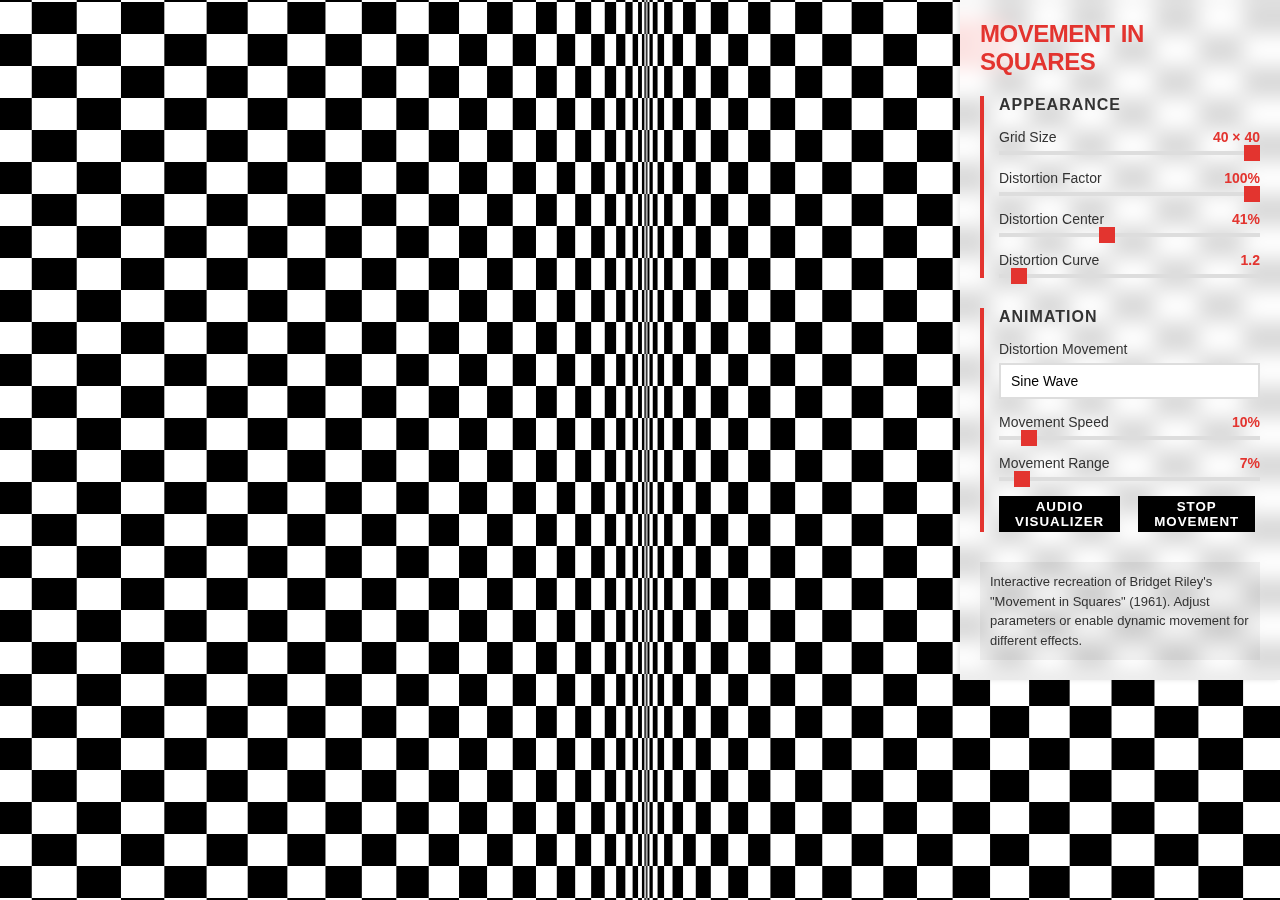
==== index.html @ 08dc38f3 "Publish V1" ====
<!DOCTYPE html>
<html lang="en">
<head>
    <meta charset="UTF-8">
    <meta name="viewport" content="width=device-width, initial-scale=1.0">
    <title>Movement in Squares - Interactive</title>
    <style>
        :root {
            --primary-color: #e3342f;
            --text-color: #333333;
            --bg-color: #f5f5f5;
            --panel-bg: rgba(255, 255, 255, 0.85);
            --control-height: 36px;
        }
        
        * {
            margin: 0;
            padding: 0;
            box-sizing: border-box;
        }
        
        body {
            font-family: 'Helvetica Neue', Arial, sans-serif;
            overflow: hidden;
            background-color: black;
            color: var(--text-color);
        }
        
        canvas {
            display: block;
            position: fixed;
            top: 0;
            left: 0;
            width: 100vw;
            height: 100vh;
        }
        
        .controls-container {
            position: fixed;
            top: 0;
            right: 0;
            z-index: 10;
            transition: transform 0.3s ease;
        }
        
        .controls-container.collapsed {
            transform: translateX(calc(100% - 48px));
        }
        
        .toggle-controls {
            position: absolute;
            left: 0;
            top: 20px;
            width: 48px;
            height: 48px;
            background-color: var(--primary-color);
            border: none;
            cursor: pointer;
            display: flex;
            justify-content: center;
            align-items: center;
        }
        
        .toggle-controls::before,
        .toggle-controls::after {
            content: '';
            display: block;
            background-color: white;
            position: absolute;
            transition: transform 0.3s ease;
        }
        
        .toggle-controls::before {
            width: 24px;
            height: 3px;
        }
        
        .toggle-controls::after {
            width: 3px;
            height: 24px;
        }
        
        .collapsed .toggle-controls::after {
            transform: rotate(90deg);
        }
        
        .controls-panel {
            background-color: var(--panel-bg);
            backdrop-filter: blur(10px);
            padding: 20px;
            width: 320px;
            max-height: 100vh;
            overflow-y: auto;
            box-shadow: -2px 0 5px rgba(0, 0, 0, 0.1);
        }
        
        h1 {
            font-size: 24px;
            margin-bottom: 20px;
            font-weight: 700;
            letter-spacing: -0.5px;
            text-transform: uppercase;
            color: var(--primary-color);
        }
        
        .control-section {
            margin-bottom: 30px;
            border-left: 4px solid var(--primary-color);
            padding-left: 15px;
        }
        
        .section-title {
            font-size: 16px;
            margin-bottom: 15px;
            text-transform: uppercase;
            letter-spacing: 1px;
        }
        
        .control-group {
            display: flex;
            flex-direction: column;
            margin-bottom: 15px;
        }
        
        label {
            font-size: 14px;
            margin-bottom: 6px;
            display: flex;
            justify-content: space-between;
        }
        
        .value-display {
            font-size: 14px;
            font-weight: 700;
            color: var(--primary-color);
        }
        
        input[type="range"] {
            -webkit-appearance: none;
            width: 100%;
            height: 4px;
            background: #ddd;
            outline: none;
            border-radius: 0;
        }
        
        input[type="range"]::-webkit-slider-thumb {
            -webkit-appearance: none;
            appearance: none;
            width: 16px;
            height: 16px;
            background: var(--primary-color);
            cursor: pointer;
            border: none;
            border-radius: 0;
        }
        
        input[type="range"]::-moz-range-thumb {
            width: 16px;
            height: 16px;
            background: var(--primary-color);
            cursor: pointer;
            border: none;
            border-radius: 0;
        }
        
        select {
            appearance: none;
            height: var(--control-height);
            padding: 0 10px;
            background-color: white;
            border: 2px solid #ddd;
            border-radius: 0;
            font-family: inherit;
            font-size: 14px;
            cursor: pointer;
            outline: none;
        }
        
        select:focus {
            border-color: var(--primary-color);
        }
        
        button {
            height: var(--control-height);
            padding: 0 16px;
            background-color: black;
            color: white;
            border: none;
            font-weight: 700;
            text-transform: uppercase;
            letter-spacing: 1px;
            cursor: pointer;
            margin-right: 8px;
            transition: background-color 0.2s;
        }
        
        button:hover {
            background-color: var(--primary-color);
        }
        
        .button-group {
            display: flex;
            gap: 10px;
        }
        
        .info-box {
            font-size: 13px;
            line-height: 1.5;
            margin-top: 10px;
            padding: 10px;
            background-color: rgba(0, 0, 0, 0.05);
        }
    </style>
</head>
<body>
    <canvas id="canvas"></canvas>
    
    <div class="controls-container">
        <button class="toggle-controls" aria-label="Toggle controls panel"></button>
        <div class="controls-panel">
            <h1>Movement in Squares</h1>
            
            <div class="control-section">
                <h2 class="section-title">Appearance</h2>
                <div class="control-group">
                    <label for="gridSize">Grid Size <span class="value-display" id="gridSizeValue">20 × 20</span></label>
                    <input type="range" id="gridSize" min="5" max="40" value="20">
                </div>
                
                <div class="control-group">
                    <label for="distortionFactor">Distortion Factor <span class="value-display" id="distortionFactorValue">80%</span></label>
                    <input type="range" id="distortionFactor" min="0" max="100" value="80">
                </div>
                
                <div class="control-group">
                    <label for="distortionCenter">Distortion Center <span class="value-display" id="distortionCenterValue">50%</span></label>
                    <input type="range" id="distortionCenter" min="0" max="100" value="50">
                </div>
                
                <div class="control-group">
                    <label for="distortionExponent">Distortion Curve <span class="value-display" id="distortionExponentValue">2.0</span></label>
                    <input type="range" id="distortionExponent" min="1" max="5" value="2" step="0.1">
                </div>
            </div>
            
            <div class="control-section">
                <h2 class="section-title">Animation</h2>
                <div class="control-group">
                    <label for="movementType">Distortion Movement</label>
                    <select id="movementType">
                        <option value="static">Static (No Movement)</option>
                        <option value="random">Random Walk</option>
                        <option value="sine">Sine Wave</option>
                        <option value="triangle">Triangle Wave</option>
                        <option value="square">Square Wave</option>
                        <option value="audio">Audio Visualizer</option>
                    </select>
                </div>
                
                <div class="control-group">
                    <label for="movementSpeed">Movement Speed <span class="value-display" id="movementSpeedValue">30%</span></label>
                    <input type="range" id="movementSpeed" min="1" max="100" value="30">
                </div>
                
                <div class="control-group">
                    <label for="movementRange">Movement Range <span class="value-display" id="movementRangeValue">50%</span></label>
                    <input type="range" id="movementRange" min="1" max="100" value="50">
                </div>
                
                <div class="button-group">
                    <button id="startAudio">Audio Visualizer</button>
                    <button id="stopAnimation">Stop Movement</button>
                </div>
            </div>
            
            <div class="info-box">
                <p>Interactive recreation of Bridget Riley's "Movement in Squares" (1961). Adjust parameters or enable dynamic movement for different effects.</p>
            </div>
        </div>
    </div>
    
    <script>
        // Persist settings using localStorage
        const SETTINGS_KEY = 'movementInSquaresSettings';
        
        // Function to save all settings
        function saveSettings() {
            const settings = {
                gridSize: gridSizeControl.value,
                distortionFactor: distortionFactorControl.value,
                distortionCenter: distortionCenterControl.value,
                distortionExponent: distortionExponentControl.value,
                movementType: movementTypeSelect.value,
                movementSpeed: movementSpeedControl.value,
                movementRange: movementRangeControl.value
            };
            
            localStorage.setItem(SETTINGS_KEY, JSON.stringify(settings));
        }
        
        // Function to load settings
        function loadSettings() {
            const savedSettings = localStorage.getItem(SETTINGS_KEY);
            
            // Default settings
            const defaultSettings = {
                gridSize: "40",
                distortionFactor: "100",
                distortionCenter: "41",
                distortionExponent: "1.2",
                movementType: "sine",
                movementSpeed: "10", 
                movementRange: "7"
            };
            
            // Use saved settings if available, otherwise use defaults
            const settings = savedSettings ? JSON.parse(savedSettings) : defaultSettings;
            
            // Apply settings to controls
            gridSizeControl.value = settings.gridSize;
            distortionFactorControl.value = settings.distortionFactor;
            distortionCenterControl.value = settings.distortionCenter;
            distortionExponentControl.value = settings.distortionExponent;
            movementTypeSelect.value = settings.movementType;
            movementSpeedControl.value = settings.movementSpeed;
            movementRangeControl.value = settings.movementRange;
            
            // Update displays
            updateValueDisplays();
            
            // Initialize animation if needed
            if (settings.movementType !== 'static') {
                startAnimation();
            }
        }
        
        // Get DOM elements
        const canvas = document.getElementById('canvas');
        const ctx = canvas.getContext('2d');
        const toggleControlsBtn = document.querySelector('.toggle-controls');
        const controlsContainer = document.querySelector('.controls-container');
        
        // Get all controls
        const gridSizeControl = document.getElementById('gridSize');
        const distortionFactorControl = document.getElementById('distortionFactor');
        const distortionCenterControl = document.getElementById('distortionCenter');
        const distortionExponentControl = document.getElementById('distortionExponent');
        const movementTypeSelect = document.getElementById('movementType');
        const movementSpeedControl = document.getElementById('movementSpeed');
        const movementRangeControl = document.getElementById('movementRange');
        const startAudioButton = document.getElementById('startAudio');
        const stopAnimationButton = document.getElementById('stopAnimation');
        
        // Get all value displays
        const gridSizeValue = document.getElementById('gridSizeValue');
        const distortionFactorValue = document.getElementById('distortionFactorValue');
        const distortionCenterValue = document.getElementById('distortionCenterValue');
        const distortionExponentValue = document.getElementById('distortionExponentValue');
        const movementSpeedValue = document.getElementById('movementSpeedValue');
        const movementRangeValue = document.getElementById('movementRangeValue');
        
        // Animation variables
        let animationFrameId = null;
        let lastTimestamp = 0;
        let currentDistortionCenter = 0.5; // Start at 50%
        let randomWalkVelocity = 0;
        let oscillatorPhase = 0;
        let audioContext = null;
        let audioAnalyser = null;
        let audioDataArray = null;
        let audioSource = null;
        
        // Make canvas fullscreen and handle resize
        function resizeCanvas() {
            canvas.width = window.innerWidth;
            canvas.height = window.innerHeight;
            drawMovementInSquares(); // Redraw when resized
        }
        
        // Toggle controls panel
        toggleControlsBtn.addEventListener('click', () => {
            controlsContainer.classList.toggle('collapsed');
        });
        
        // Function to update value displays
        function updateValueDisplays() {
            const gridSize = parseInt(gridSizeControl.value);
            gridSizeValue.textContent = `${gridSize} × ${gridSize}`;
            
            const distortionFactor = parseInt(distortionFactorControl.value);
            distortionFactorValue.textContent = `${distortionFactor}%`;
            
            const distortionCenter = parseInt(distortionCenterControl.value);
            distortionCenterValue.textContent = `${distortionCenter}%`;
            
            const distortionExponent = parseFloat(distortionExponentControl.value);
            distortionExponentValue.textContent = distortionExponent.toFixed(1);
            
            const movementSpeed = parseInt(movementSpeedControl.value);
            movementSpeedValue.textContent = `${movementSpeed}%`;
            
            const movementRange = parseInt(movementRangeControl.value);
            movementRangeValue.textContent = `${movementRange}%`;
            
            // Save settings whenever they change
            saveSettings();
        }
        
        // Gaussian-like curve function
        function gaussianCurve(x, sigma = 0.3) {
            return Math.exp(-(x * x) / (2 * sigma * sigma));
        }
        
        // Function to draw the artwork
        function drawMovementInSquares(dynamicDistortionCenter = null) {
            // Clear canvas
            ctx.clearRect(0, 0, canvas.width, canvas.height);
            
            // Get parameter values
            const gridSize = parseInt(gridSizeControl.value);
            const distortionFactor = parseInt(distortionFactorControl.value) / 100;
            const distortionExponent = parseFloat(distortionExponentControl.value);
            
            // Use dynamic distortion center if provided, otherwise use the slider value
            const distortionCenter = dynamicDistortionCenter !== null ? 
                dynamicDistortionCenter : parseInt(distortionCenterControl.value) / 100;
            
            // Calculate cell size based on the larger canvas dimension to maintain square aspect ratio
            const dimension = Math.max(canvas.width, canvas.height);
            const cellSize = dimension / gridSize;
            
            // Draw black background first to ensure full coverage
            ctx.fillStyle = 'black';
            ctx.fillRect(0, 0, canvas.width, canvas.height);
            
            // Pre-calculate the positions of all grid points with distortion
            const positions = [];
            
            // Add extra columns on each side to overflow
            const extraColumns = Math.ceil(gridSize * 0.2); // 20% more squares on each side
            const totalColumns = gridSize + (extraColumns * 2);
            
            // Calculate the distorted x positions for each column, including overflow
            for (let x = -extraColumns; x <= gridSize + extraColumns; x++) {
                // Calculate normalized position (0 to 1)
                const normalizedX = x / gridSize;
                
                // Distance from center (0 to 1)
                const distanceFromCenter = Math.abs(normalizedX - distortionCenter);
                
                // Direction multiplier (-1 for left of center, 1 for right)
                const direction = Math.sign(normalizedX - distortionCenter);
                
                // Base undistorted position
                let transformedX = normalizedX;
                
                // Apply distortion only if not at exact center
                if (distanceFromCenter > 0) {
                    // Use Gaussian curve for smoother compression near the center
                    const gaussianFactor = gaussianCurve(distanceFromCenter, 0.4);
                    
                    // Combine with power curve for edge behavior
                    const powerFactor = Math.pow(1 - distanceFromCenter, distortionExponent);
                    
                    // Blend both curves for a more rounded effect
                    const compressionStrength = (gaussianFactor * 0.7 + powerFactor * 0.3) * distortionFactor;
                    
                    // Apply compression toward center with enhanced curve
                    if (direction < 0) {
                        transformedX = normalizedX + (distanceFromCenter * compressionStrength);
                    } else {
                        transformedX = normalizedX - (distanceFromCenter * compressionStrength);
                    }
                }
                
                // Convert normalized position to canvas coordinates
                const position = transformedX * dimension;
                positions.push(position);
            }
            
            // Center the grid in the viewport
            const xOffset = (canvas.width - dimension) / 2;
            const yOffset = (canvas.height - dimension) / 2;
            
            // Draw the grid - white squares only (black background already drawn)
            for (let x = 0; x < positions.length - 1; x++) {
                for (let y = 0; y < gridSize; y++) {
                    const x1 = positions[x] + xOffset;
                    const x2 = positions[x + 1] + xOffset;
                    const y1 = (y * cellSize) + yOffset;
                    const y2 = ((y + 1) * cellSize) + yOffset;
                    
                    const width = x2 - x1;
                    
                    // Draw only white squares over black background
                    // Adjust the checkerboard pattern for the extra columns
                    if (((x + extraColumns) + y) % 2 !== 0) {
                        ctx.fillStyle = 'white';
                        ctx.fillRect(x1, y1, width, cellSize);
                    }
                }
            }
        }
        
        // Function to update movement based on the selected mode
        function updateMovement(timestamp) {
            if (!lastTimestamp) lastTimestamp = timestamp;
            const deltaTime = (timestamp - lastTimestamp) / 1000;
            lastTimestamp = timestamp;
            
            const movementType = movementTypeSelect.value;
            const movementSpeed = parseInt(movementSpeedControl.value) / 100 * 2;
            const movementRange = parseInt(movementRangeControl.value) / 100;
            
            // Maximum range is 0.5 on each side of the center (0.5)
            const maxRange = 0.5 * movementRange;
            const centerPoint = 0.5;
            
            // Update based on movement type
            switch(movementType) {
                case 'random':
                    // Random walk with inertia
                    const randomAcceleration = (Math.random() - 0.5) * movementSpeed * 5;
                    randomWalkVelocity += randomAcceleration * deltaTime;
                    randomWalkVelocity *= 0.95; // Damping
                    
                    currentDistortionCenter += randomWalkVelocity * deltaTime;
                    
                    // Bounce off boundaries
                    if (currentDistortionCenter < centerPoint - maxRange || 
                        currentDistortionCenter > centerPoint + maxRange) {
                        randomWalkVelocity = -randomWalkVelocity * 0.8;
                        currentDistortionCenter = Math.max(centerPoint - maxRange, 
                                                  Math.min(centerPoint + maxRange, currentDistortionCenter));
                    }
                    break;
                    
                case 'sine':
                    // Sine wave oscillator
                    oscillatorPhase += deltaTime * movementSpeed;
                    currentDistortionCenter = centerPoint + Math.sin(oscillatorPhase) * maxRange;
                    break;
                    
                case 'triangle':
                    // Triangle wave oscillator
                    oscillatorPhase += deltaTime * movementSpeed;
                    const trianglePhase = (oscillatorPhase % (2 * Math.PI)) / (2 * Math.PI);
                    const triangleValue = trianglePhase < 0.5 ? 
                        (4 * trianglePhase - 1) : (3 - 4 * trianglePhase);
                    currentDistortionCenter = centerPoint + triangleValue * maxRange;
                    break;
                    
                case 'square':
                    // Square wave oscillator
                    oscillatorPhase += deltaTime * movementSpeed;
                    const squareValue = Math.sin(oscillatorPhase) >= 0 ? 1 : -1;
                    currentDistortionCenter = centerPoint + squareValue * maxRange;
                    break;
                    
                case 'audio':
                    // Audio visualizer
                    if (audioAnalyser) {
                        audioAnalyser.getByteFrequencyData(audioDataArray);
                        
                        // Use average of bass frequencies for movement
                        let bassAverage = 0;
                        const bassSamples = Math.min(20, audioDataArray.length / 8);
                        for (let i = 0; i < bassSamples; i++) {
                            bassAverage += audioDataArray[i];
                        }
                        bassAverage /= bassSamples;
                        
                        // Map the bass average (0-255) to distortion center
                        const normalizedBass = bassAverage / 255;
                        currentDistortionCenter = centerPoint + (normalizedBass * 2 - 1) * maxRange;
                    }
                    break;
                    
                case 'static':
                default:
                    // Static position from slider
                    currentDistortionCenter = parseInt(distortionCenterControl.value) / 100;
                    break;
            }
            
            // Draw with the updated distortion center
            drawMovementInSquares(currentDistortionCenter);
            
            // Continue animation loop
            if (movementType !== 'static') {
                animationFrameId = requestAnimationFrame(updateMovement);
            }
        }
        
        // Function to start animation
        function startAnimation() {
            // Stop any existing animation
            stopAnimation();
            
            // Reset animation variables
            lastTimestamp = 0;
            
            // Start the new animation loop
            animationFrameId = requestAnimationFrame(updateMovement);
        }
        
        // Function to stop animation
        function stopAnimation() {
            if (animationFrameId) {
                cancelAnimationFrame(animationFrameId);
                animationFrameId = null;
            }
            
            // Return to static rendering with slider value
            drawMovementInSquares();
        }
        
        // Function to initialize audio context
        async function initAudio() {
            try {
                // Create audio context if needed
                if (!audioContext) {
                    audioContext = new (window.AudioContext || window.webkitAudioContext)();
                    audioAnalyser = audioContext.createAnalyser();
                    audioAnalyser.fftSize = 256;
                    const bufferLength = audioAnalyser.frequencyBinCount;
                    audioDataArray = new Uint8Array(bufferLength);
                }
                
                // Get user media
                const stream = await navigator.mediaDevices.getUserMedia({ audio: true });
                
                // Stop any existing audio source
                if (audioSource) {
                    audioSource.disconnect();
                }
                
                // Create new audio source
                audioSource = audioContext.createMediaStreamSource(stream);
                audioSource.connect(audioAnalyser);
                
                // Set movement type to audio
                movementTypeSelect.value = 'audio';
                saveSettings();
                
                // Start animation
                startAnimation();
                
            } catch (error) {
                console.error('Error accessing microphone:', error);
                alert('Could not access microphone. Audio visualizer requires microphone permission.');
            }
        }
        
        // Add event listeners
        window.addEventListener('resize', resizeCanvas);
        
        gridSizeControl.addEventListener('input', () => {
            updateValueDisplays();
            drawMovementInSquares();
        });
        
        distortionFactorControl.addEventListener('input', () => {
            updateValueDisplays();
            drawMovementInSquares();
        });
        
        distortionCenterControl.addEventListener('input', () => {
            updateValueDisplays();
            drawMovementInSquares();
            currentDistortionCenter = parseInt(distortionCenterControl.value) / 100;
        });
        
        distortionExponentControl.addEventListener('input', () => {
            updateValueDisplays();
            drawMovementInSquares();
        });
        
        movementSpeedControl.addEventListener('input', updateValueDisplays);
        movementRangeControl.addEventListener('input', updateValueDisplays);
        
        movementTypeSelect.addEventListener('change', () => {
            updateValueDisplays();
            if (movementTypeSelect.value !== 'static') {
                startAnimation();
            } else {
                stopAnimation();
            }
        });
        
        startAudioButton.addEventListener('click', initAudio);
        
        stopAnimationButton.addEventListener('click', () => {
            movementTypeSelect.value = 'static';
            updateValueDisplays();
            stopAnimation();
        });
        
        // Initialize
        resizeCanvas();
        loadSettings();
        updateValueDisplays();
        
        // Auto-collapse controls on mobile
        if (window.innerWidth < 768) {
            controlsContainer.classList.add('collapsed');
        }
    </script>
</body>
</html>
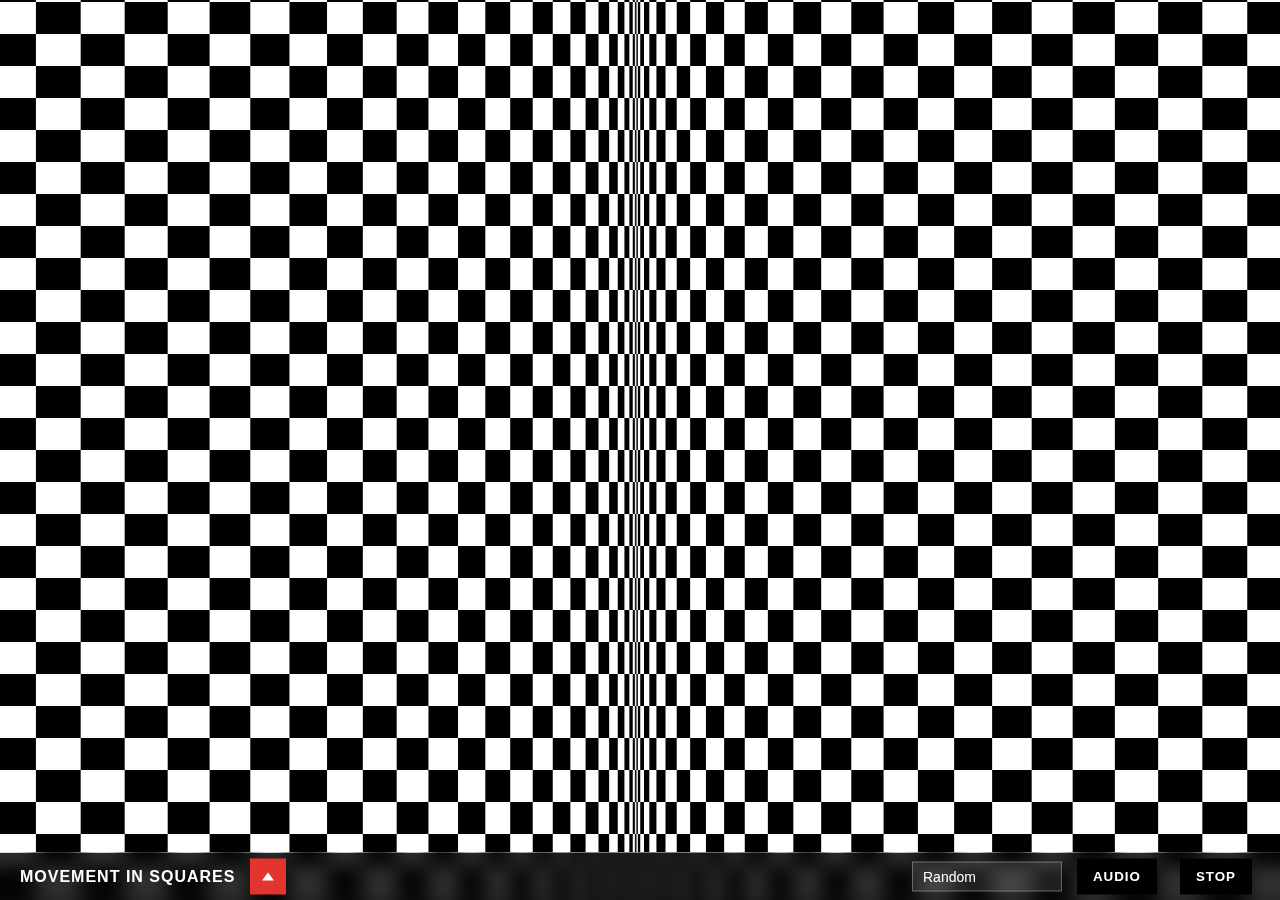
==== commit 2d7683ed: "more complex but still compatible" ====
--- a/index.html
+++ b/index.html
@@ -11,6 +11,7 @@
             --bg-color: #f5f5f5;
             --panel-bg: rgba(255, 255, 255, 0.85);
             --control-height: 36px;
+            --bottom-bar-height: 48px;
         }
         
         * {
@@ -37,74 +38,95 @@
         
         .controls-container {
             position: fixed;
-            top: 0;
+            bottom: 0;
+            left: 0;
             right: 0;
             z-index: 10;
             transition: transform 0.3s ease;
+            max-height: 70vh;
         }
         
         .controls-container.collapsed {
-            transform: translateX(calc(100% - 48px));
+            transform: translateY(calc(100% - var(--bottom-bar-height)));
+        }
+        
+        .bottom-bar {
+            width: 100%;
+            height: var(--bottom-bar-height);
+            background-color: rgba(0, 0, 0, 0.8);
+            display: flex;
+            align-items: center;
+            padding: 0 20px;
+            justify-content: space-between;
+            backdrop-filter: blur(10px);
+        }
+        
+        .title-area {
+            display: flex;
+            align-items: center;
+        }
+        
+        .title {
+            color: white;
+            font-size: 16px;
+            font-weight: 700;
+            letter-spacing: 1px;
+            margin-right: 15px;
+            text-transform: uppercase;
+        }
+        
+        .quick-controls {
+            display: flex;
+            align-items: center;
+            gap: 15px;
         }
         
         .toggle-controls {
-            position: absolute;
-            left: 0;
-            top: 20px;
-            width: 48px;
-            height: 48px;
+            width: 36px;
+            height: 36px;
             background-color: var(--primary-color);
             border: none;
             cursor: pointer;
+            position: relative;
             display: flex;
             justify-content: center;
             align-items: center;
         }
         
-        .toggle-controls::before,
-        .toggle-controls::after {
+        .toggle-controls::before {
             content: '';
             display: block;
-            background-color: white;
-            position: absolute;
+            border-style: solid;
+            border-width: 8px 6px 0 6px;
+            border-color: white transparent transparent transparent;
             transition: transform 0.3s ease;
         }
         
-        .toggle-controls::before {
-            width: 24px;
-            height: 3px;
-        }
-        
-        .toggle-controls::after {
-            width: 3px;
-            height: 24px;
-        }
-        
-        .collapsed .toggle-controls::after {
-            transform: rotate(90deg);
+        .collapsed .toggle-controls::before {
+            transform: rotate(180deg);
         }
         
         .controls-panel {
             background-color: var(--panel-bg);
             backdrop-filter: blur(10px);
             padding: 20px;
-            width: 320px;
-            max-height: 100vh;
             overflow-y: auto;
-            box-shadow: -2px 0 5px rgba(0, 0, 0, 0.1);
-        }
-        
-        h1 {
-            font-size: 24px;
+            max-height: calc(70vh - var(--bottom-bar-height));
+            box-shadow: 0 -2px 5px rgba(0, 0, 0, 0.1);
+        }
+        
+        .control-sections {
+            display: flex;
+            flex-wrap: wrap;
+            gap: 20px;
+            justify-content: space-around;
+        }
+        
+        .control-section {
+            flex: 1;
+            min-width: 250px;
+            max-width: 400px;
             margin-bottom: 20px;
-            font-weight: 700;
-            letter-spacing: -0.5px;
-            text-transform: uppercase;
-            color: var(--primary-color);
-        }
-        
-        .control-section {
-            margin-bottom: 30px;
             border-left: 4px solid var(--primary-color);
             padding-left: 15px;
         }
@@ -179,6 +201,14 @@
         
         select:focus {
             border-color: var(--primary-color);
+        }
+        
+        .bottom-bar select {
+            background-color: rgba(255, 255, 255, 0.1);
+            color: white;
+            border: 1px solid rgba(255, 255, 255, 0.3);
+            height: 30px;
+            min-width: 150px;
         }
         
         button {
@@ -211,71 +241,152 @@
             padding: 10px;
             background-color: rgba(0, 0, 0, 0.05);
         }
+        
+        @media (max-width: 768px) {
+            .control-section {
+                min-width: 100%;
+            }
+            
+            .quick-controls {
+                gap: 8px;
+            }
+            
+            .title {
+                font-size: 14px;
+                margin-right: 8px;
+            }
+            
+            .bottom-bar {
+                padding: 0 10px;
+            }
+            
+            .bottom-bar select {
+                min-width: 120px;
+                max-width: 120px;
+                font-size: 12px;
+                padding: 0 5px;
+            }
+        }
     </style>
 </head>
 <body>
     <canvas id="canvas"></canvas>
     
-    <div class="controls-container">
-        <button class="toggle-controls" aria-label="Toggle controls panel"></button>
+    <div class="controls-container collapsed">
+        <div class="bottom-bar">
+            <div class="title-area">
+                <div class="title">Movement in Squares</div>
+                <button class="toggle-controls" aria-label="Toggle controls panel"></button>
+            </div>
+            
+            <div class="quick-controls">
+                <select id="movementType-quick">
+                    <option value="static">Static</option>
+                    <option value="random">Random</option>
+                    <option value="sine">Sine</option>
+                    <option value="triangle">Triangle</option>
+                    <option value="square">Square</option>
+                    <option value="sawtooth">Sawtooth</option>
+                    <option value="bounce">Bounce</option>
+                    <option value="perlin">Perlin</option>
+                    <option value="pulse">Pulse</option>
+                    <option value="pendulum">Pendulum</option>
+                    <option value="circular">Circular</option>
+                    <option value="audio">Audio</option>
+                    <option value="lissajous">Lissajous</option>
+                    <option value="elastic">Elastic</option>
+                    <option value="multiwave">Multi-Wave</option>
+                    <option value="spiral">Spiral</option>
+                    <option value="chaotic">Chaotic</option>
+                </select>
+                <button id="startAudio-quick">Audio</button>
+                <button id="stopAnimation-quick">Stop</button>
+            </div>
+        </div>
+        
         <div class="controls-panel">
-            <h1>Movement in Squares</h1>
-            
-            <div class="control-section">
-                <h2 class="section-title">Appearance</h2>
-                <div class="control-group">
-                    <label for="gridSize">Grid Size <span class="value-display" id="gridSizeValue">20 × 20</span></label>
-                    <input type="range" id="gridSize" min="5" max="40" value="20">
+            <div class="control-sections">
+                <div class="control-section">
+                    <h2 class="section-title">Appearance</h2>
+                    <div class="control-group">
+                        <label for="gridSize">Grid Size <span class="value-display" id="gridSizeValue">20 × 20</span></label>
+                        <input type="range" id="gridSize" min="5" max="40" value="20">
+                    </div>
+                    
+                    <div class="control-group">
+                        <label for="distortionFactor">Distortion Factor <span class="value-display" id="distortionFactorValue">80%</span></label>
+                        <input type="range" id="distortionFactor" min="0" max="100" value="80">
+                    </div>
+                    
+                    <div class="control-group">
+                        <label for="distortionCenter">Distortion Center <span class="value-display" id="distortionCenterValue">50%</span></label>
+                        <input type="range" id="distortionCenter" min="0" max="100" value="50">
+                    </div>
+                    
+                    <div class="control-group">
+                        <label for="distortionExponent">Distortion Curve <span class="value-display" id="distortionExponentValue">2.0</span></label>
+                        <input type="range" id="distortionExponent" min="1" max="5" value="2" step="0.1">
+                    </div>
+                    
+                    <div class="control-group">
+                        <label for="distortionCurveType">Distortion Curve Type</label>
+                        <select id="distortionCurveType">
+                            <option value="gaussian">Gaussian Blend (Default)</option>
+                            <option value="exponential">Exponential</option>
+                            <option value="logarithmic">Logarithmic</option>
+                            <option value="sinusoidal">Sinusoidal</option>
+                            <option value="step">Step Function</option>
+                            <option value="sigmoid">S-Curve (Sigmoid)</option>
+                            <option value="quadratic">Quadratic</option>
+                            <option value="circular">Circular Arc</option>
+                        </select>
+                    </div>
                 </div>
                 
-                <div class="control-group">
-                    <label for="distortionFactor">Distortion Factor <span class="value-display" id="distortionFactorValue">80%</span></label>
-                    <input type="range" id="distortionFactor" min="0" max="100" value="80">
+                <div class="control-section">
+                    <h2 class="section-title">Animation</h2>
+                    <div class="control-group">
+                        <label for="movementType">Distortion Movement</label>
+                        <select id="movementType">
+                            <option value="static">Static (No Movement)</option>
+                            <option value="random">Random Walk</option>
+                            <option value="sine">Sine Wave</option>
+                            <option value="triangle">Triangle Wave</option>
+                            <option value="square">Square Wave</option>
+                            <option value="audio">Audio Visualizer</option>
+                            <option value="sawtooth">Sawtooth Wave</option>
+                            <option value="bounce">Bounce Effect</option>
+                            <option value="perlin">Perlin Noise</option>
+                            <option value="pulse">Pulse Wave</option>
+                            <option value="pendulum">Pendulum</option>
+                            <option value="circular">Circular Motion</option>
+                            <option value="lissajous">Lissajous</option>
+                            <option value="elastic">Elastic</option>
+                            <option value="multiwave">Multi-Wave</option>
+                            <option value="spiral">Spiral</option>
+                            <option value="chaotic">Chaotic</option>
+                        </select>
+                    </div>
+                    
+                    <div class="control-group">
+                        <label for="movementSpeed">Movement Speed <span class="value-display" id="movementSpeedValue">30%</span></label>
+                        <input type="range" id="movementSpeed" min="1" max="100" value="30">
+                    </div>
+                    
+                    <div class="control-group">
+                        <label for="movementRange">Movement Range <span class="value-display" id="movementRangeValue">50%</span></label>
+                        <input type="range" id="movementRange" min="1" max="100" value="50">
+                    </div>
+                    
+                    <div class="button-group">
+                        <button id="startAudio">Audio Visualizer</button>
+                        <button id="stopAnimation">Stop Movement</button>
+                    </div>
+                    
+                    <div class="info-box">
+                        <p>Interactive recreation of Bridget Riley's "Movement in Squares" (1961). Adjust parameters or enable dynamic movement for different effects.</p>
+                    </div>
                 </div>
-                
-                <div class="control-group">
-                    <label for="distortionCenter">Distortion Center <span class="value-display" id="distortionCenterValue">50%</span></label>
-                    <input type="range" id="distortionCenter" min="0" max="100" value="50">
-                </div>
-                
-                <div class="control-group">
-                    <label for="distortionExponent">Distortion Curve <span class="value-display" id="distortionExponentValue">2.0</span></label>
-                    <input type="range" id="distortionExponent" min="1" max="5" value="2" step="0.1">
-                </div>
-            </div>
-            
-            <div class="control-section">
-                <h2 class="section-title">Animation</h2>
-                <div class="control-group">
-                    <label for="movementType">Distortion Movement</label>
-                    <select id="movementType">
-                        <option value="static">Static (No Movement)</option>
-                        <option value="random">Random Walk</option>
-                        <option value="sine">Sine Wave</option>
-                        <option value="triangle">Triangle Wave</option>
-                        <option value="square">Square Wave</option>
-                        <option value="audio">Audio Visualizer</option>
-                    </select>
-                </div>
-                
-                <div class="control-group">
-                    <label for="movementSpeed">Movement Speed <span class="value-display" id="movementSpeedValue">30%</span></label>
-                    <input type="range" id="movementSpeed" min="1" max="100" value="30">
-                </div>
-                
-                <div class="control-group">
-                    <label for="movementRange">Movement Range <span class="value-display" id="movementRangeValue">50%</span></label>
-                    <input type="range" id="movementRange" min="1" max="100" value="50">
-                </div>
-                
-                <div class="button-group">
-                    <button id="startAudio">Audio Visualizer</button>
-                    <button id="stopAnimation">Stop Movement</button>
-                </div>
-            </div>
-            
-            <div class="info-box">
-                <p>Interactive recreation of Bridget Riley's "Movement in Squares" (1961). Adjust parameters or enable dynamic movement for different effects.</p>
             </div>
         </div>
     </div>
@@ -291,6 +402,7 @@
                 distortionFactor: distortionFactorControl.value,
                 distortionCenter: distortionCenterControl.value,
                 distortionExponent: distortionExponentControl.value,
+                distortionCurveType: distortionCurveTypeSelect.value,
                 movementType: movementTypeSelect.value,
                 movementSpeed: movementSpeedControl.value,
                 movementRange: movementRangeControl.value
@@ -309,7 +421,8 @@
                 distortionFactor: "100",
                 distortionCenter: "41",
                 distortionExponent: "1.2",
-                movementType: "sine",
+                distortionCurveType: "gaussian",
+                movementType: "random",
                 movementSpeed: "10", 
                 movementRange: "7"
             };
@@ -322,7 +435,9 @@
             distortionFactorControl.value = settings.distortionFactor;
             distortionCenterControl.value = settings.distortionCenter;
             distortionExponentControl.value = settings.distortionExponent;
+            distortionCurveTypeSelect.value = settings.distortionCurveType || "gaussian"; // Default if not present
             movementTypeSelect.value = settings.movementType;
+            movementTypeQuickSelect.value = settings.movementType;
             movementSpeedControl.value = settings.movementSpeed;
             movementRangeControl.value = settings.movementRange;
             
@@ -346,11 +461,15 @@
         const distortionFactorControl = document.getElementById('distortionFactor');
         const distortionCenterControl = document.getElementById('distortionCenter');
         const distortionExponentControl = document.getElementById('distortionExponent');
+        const distortionCurveTypeSelect = document.getElementById('distortionCurveType');
         const movementTypeSelect = document.getElementById('movementType');
+        const movementTypeQuickSelect = document.getElementById('movementType-quick');
         const movementSpeedControl = document.getElementById('movementSpeed');
         const movementRangeControl = document.getElementById('movementRange');
         const startAudioButton = document.getElementById('startAudio');
+        const startAudioQuickButton = document.getElementById('startAudio-quick');
         const stopAnimationButton = document.getElementById('stopAnimation');
+        const stopAnimationQuickButton = document.getElementById('stopAnimation-quick');
         
         // Get all value displays
         const gridSizeValue = document.getElementById('gridSizeValue');
@@ -370,6 +489,12 @@
         let audioAnalyser = null;
         let audioDataArray = null;
         let audioSource = null;
+        let perlinNoiseOffset = Math.random() * 1000; // Starting offset for Perlin noise
+        let pulseWidth = 0.5; // Duty cycle for pulse wave (0-1)
+        let bouncePhase = 0; // Phase for bounce oscillator
+        let springPosition = 0;
+        let springVelocity = 0;
+        let chaosX = 0.1, chaosY = 0.1, chaosZ = 0.1; // For chaotic attractor
         
         // Make canvas fullscreen and handle resize
         function resizeCanvas() {
@@ -403,6 +528,9 @@
             const movementRange = parseInt(movementRangeControl.value);
             movementRangeValue.textContent = `${movementRange}%`;
             
+            // Sync movement type between main and quick select
+            movementTypeQuickSelect.value = movementTypeSelect.value;
+            
             // Save settings whenever they change
             saveSettings();
         }
@@ -410,6 +538,69 @@
         // Gaussian-like curve function
         function gaussianCurve(x, sigma = 0.3) {
             return Math.exp(-(x * x) / (2 * sigma * sigma));
+        }
+        
+        // Add distortion curve functions
+        function calculateDistortionCurve(distanceFromCenter, direction, curveType, distortionExponent, distortionFactor) {
+            // Normalized distance and base values
+            const d = distanceFromCenter;
+            const exp = distortionExponent;
+            const factor = distortionFactor;
+            
+            // Don't distort at exact center
+            if (d === 0) return 0;
+            
+            let compressionStrength = 0;
+            
+            switch(curveType) {
+                case "exponential":
+                    // Strong effect near center, tapering off
+                    compressionStrength = Math.pow(Math.exp(-d * 2), exp) * factor;
+                    break;
+                    
+                case "logarithmic":
+                    // Gradual effect near center, stronger at edges
+                    compressionStrength = (1 - Math.log(d + 0.1) / Math.log(1.1)) * factor;
+                    break;
+                    
+                case "sinusoidal":
+                    // Wave-like distortion
+                    compressionStrength = (0.5 + 0.5 * Math.sin(d * Math.PI * 3 - Math.PI/2)) * factor;
+                    break;
+                    
+                case "step":
+                    // Discrete steps of distortion
+                    const steps = 5;
+                    const stepValue = Math.floor(d * steps) / steps;
+                    compressionStrength = (1 - stepValue) * factor;
+                    break;
+                    
+                case "sigmoid":
+                    // S-curve with smooth transition
+                    compressionStrength = (1 / (1 + Math.exp((d * 6) - 3))) * factor;
+                    break;
+                    
+                case "quadratic":
+                    // Parabolic curve
+                    compressionStrength = (1 - d * d) * factor;
+                    break;
+                    
+                case "circular":
+                    // Based on the equation of a circle
+                    compressionStrength = (Math.sqrt(1 - d * d)) * factor;
+                    break;
+                    
+                case "gaussian":
+                default:
+                    // Original blend of gaussian and power curves
+                    const gaussianFactor = gaussianCurve(d, 0.4);
+                    const powerFactor = Math.pow(1 - d, exp);
+                    compressionStrength = (gaussianFactor * 0.7 + powerFactor * 0.3) * factor;
+                    break;
+            }
+            
+            // Apply direction (toward center)
+            return direction < 0 ? compressionStrength : -compressionStrength;
         }
         
         // Function to draw the artwork
@@ -455,23 +646,22 @@
                 // Base undistorted position
                 let transformedX = normalizedX;
                 
+                // Get the selected curve type
+                const curveType = distortionCurveTypeSelect.value;
+                
                 // Apply distortion only if not at exact center
                 if (distanceFromCenter > 0) {
-                    // Use Gaussian curve for smoother compression near the center
-                    const gaussianFactor = gaussianCurve(distanceFromCenter, 0.4);
-                    
-                    // Combine with power curve for edge behavior
-                    const powerFactor = Math.pow(1 - distanceFromCenter, distortionExponent);
-                    
-                    // Blend both curves for a more rounded effect
-                    const compressionStrength = (gaussianFactor * 0.7 + powerFactor * 0.3) * distortionFactor;
-                    
-                    // Apply compression toward center with enhanced curve
-                    if (direction < 0) {
-                        transformedX = normalizedX + (distanceFromCenter * compressionStrength);
-                    } else {
-                        transformedX = normalizedX - (distanceFromCenter * compressionStrength);
-                    }
+                    // Calculate compression using the new function
+                    const compressionAmount = calculateDistortionCurve(
+                        distanceFromCenter, 
+                        direction,
+                        curveType,
+                        distortionExponent,
+                        distortionFactor
+                    );
+                    
+                    // Apply compression
+                    transformedX = normalizedX + (distanceFromCenter * compressionAmount);
                 }
                 
                 // Convert normalized position to canvas coordinates
@@ -577,6 +767,146 @@
                     }
                     break;
                     
+                case 'sawtooth':
+                    // Sawtooth wave oscillator - linear rise, rapid fall
+                    oscillatorPhase += deltaTime * movementSpeed;
+                    const sawtoothPhase = (oscillatorPhase % (2 * Math.PI)) / (2 * Math.PI);
+                    const sawtoothValue = (sawtoothPhase * 2) - 1;
+                    currentDistortionCenter = centerPoint + sawtoothValue * maxRange;
+                    break;
+                    
+                case 'bounce':
+                    // Bounce effect with gravity-like acceleration
+                    bouncePhase += deltaTime * movementSpeed * 0.5;
+                    bouncePhase %= 1.0;
+                    
+                    // Simulate a bounce with gravity using squared sine
+                    const bounceValue = Math.abs(Math.sin(bouncePhase * Math.PI));
+                    const gravityEffect = 1 - (bounceValue * bounceValue);
+                    currentDistortionCenter = centerPoint + (gravityEffect * 2 - 1) * maxRange;
+                    break;
+                    
+                case 'perlin':
+                    // Perlin noise for smooth random movement
+                    perlinNoiseOffset += deltaTime * movementSpeed;
+                    const perlinValue = noise(perlinNoiseOffset * 0.5);
+                    currentDistortionCenter = centerPoint + perlinValue * maxRange;
+                    break;
+                    
+                case 'pulse':
+                    // Pulse wave (adjustable square wave)
+                    oscillatorPhase += deltaTime * movementSpeed;
+                    const pulsePhase = (oscillatorPhase % (2 * Math.PI)) / (2 * Math.PI);
+                    const pulseValue = pulsePhase < 0.3 ? 1 : -1; // 30% duty cycle
+                    currentDistortionCenter = centerPoint + pulseValue * maxRange;
+                    break;
+                    
+                case 'pendulum':
+                    // Pendulum motion with slowdown at extremes
+                    oscillatorPhase += deltaTime * movementSpeed;
+                    const pendulumValue = Math.sin(oscillatorPhase) * Math.cos(oscillatorPhase * 0.3);
+                    currentDistortionCenter = centerPoint + pendulumValue * maxRange;
+                    break;
+                    
+                case 'circular':
+                    // Circular motion that orbits around center point
+                    oscillatorPhase += deltaTime * movementSpeed;
+                    const orbitalValue = Math.sin(oscillatorPhase) * Math.cos(oscillatorPhase * 0.5);
+                    currentDistortionCenter = centerPoint + orbitalValue * maxRange;
+                    break;
+                    
+                case 'lissajous':
+                    // Lissajous pattern (combination of two sine waves with different frequencies)
+                    oscillatorPhase += deltaTime * movementSpeed;
+                    const lissajousX = Math.sin(oscillatorPhase * 1.0);
+                    const lissajousY = Math.sin(oscillatorPhase * 1.5); // Different frequency ratio creates the pattern
+                    // Project 2D lissajous onto 1D by taking the average
+                    const lissajousValue = (lissajousX + lissajousY) / 2;
+                    currentDistortionCenter = centerPoint + lissajousValue * maxRange;
+                    break;
+                    
+                case 'elastic':
+                    // Spring/elastic motion with natural damping
+                    const springConstant = 10.0;
+                    const springDamping = 1.0;
+                    const targetPosition = 0;
+                    
+                    // Calculate spring force (Hooke's law: F = -kx)
+                    const displacement = springPosition - targetPosition;
+                    const springForce = -springConstant * displacement;
+                    
+                    // Apply damping force (F = -cv)
+                    const dampingForce = -springDamping * springVelocity;
+                    
+                    // Calculate acceleration (F = ma, assuming mass = 1)
+                    const springAcceleration = springForce + dampingForce;
+                    
+                    // Update velocity and position using simple Euler integration
+                    springVelocity += springAcceleration * deltaTime;
+                    springPosition += springVelocity * deltaTime;
+                    
+                    // Occasionally add an impulse to keep the motion going
+                    if (Math.random() < deltaTime * 0.5) {
+                        springVelocity += (Math.random() - 0.5) * movementSpeed * 0.5;
+                    }
+                    
+                    currentDistortionCenter = centerPoint + springPosition * maxRange * 0.5;
+                    break;
+                    
+                case 'multiwave':
+                    // Combination of multiple sine waves at different frequencies
+                    oscillatorPhase += deltaTime * movementSpeed;
+                    
+                    // Fundamental frequency
+                    const fundamental = Math.sin(oscillatorPhase);
+                    
+                    // Add harmonics with decreasing amplitude
+                    const secondHarmonic = Math.sin(oscillatorPhase * 2) * 0.5;
+                    const thirdHarmonic = Math.sin(oscillatorPhase * 3) * 0.33;
+                    const fourthHarmonic = Math.sin(oscillatorPhase * 5) * 0.25;
+                    
+                    // Combine waves
+                    const multiwave = (fundamental + secondHarmonic + thirdHarmonic + fourthHarmonic) / 2.08; // Normalize
+                    
+                    currentDistortionCenter = centerPoint + multiwave * maxRange;
+                    break;
+                    
+                case 'spiral':
+                    // Spiral motion - combination of decreasing sine and cosine
+                    oscillatorPhase += deltaTime * movementSpeed;
+                    
+                    // Create a spiral effect by modulating amplitude with time
+                    const spiralAmplitude = 1.0 - ((oscillatorPhase % (Math.PI * 8)) / (Math.PI * 8));
+                    const spiralValue = Math.sin(oscillatorPhase) * spiralAmplitude;
+                    
+                    // When amplitude gets very low, reset it
+                    if (spiralAmplitude < 0.1) {
+                        oscillatorPhase = 0;
+                    }
+                    
+                    currentDistortionCenter = centerPoint + spiralValue * maxRange;
+                    break;
+                    
+                case 'chaotic':
+                    // Simple chaotic system (inspired by Lorenz attractor but simplified)
+                    const dt = deltaTime * movementSpeed * 0.5;
+                    const a = 10.0, b = 28.0, c = 8.0/3.0;
+                    
+                    // Lorenz system simplified to 1D output
+                    const dx = a * (chaosY - chaosX) * dt;
+                    const dy = (chaosX * (b - chaosZ) - chaosY) * dt;
+                    const dz = (chaosX * chaosY - c * chaosZ) * dt;
+                    
+                    chaosX += dx;
+                    chaosY += dy;
+                    chaosZ += dz;
+                    
+                    // Normalize chaotic value to -1 to 1 range
+                    const chaosNormalized = Math.max(-1, Math.min(1, chaosY / 30));
+                    
+                    currentDistortionCenter = centerPoint + chaosNormalized * maxRange;
+                    break;
+                    
                 case 'static':
                 default:
                     // Static position from slider
@@ -642,6 +972,7 @@
                 
                 // Set movement type to audio
                 movementTypeSelect.value = 'audio';
+                movementTypeQuickSelect.value = 'audio';
                 saveSettings();
                 
                 // Start animation
@@ -652,6 +983,17 @@
                 alert('Could not access microphone. Audio visualizer requires microphone permission.');
             }
         }
+        
+        // Set up movement type change from quick select
+        movementTypeQuickSelect.addEventListener('change', () => {
+            movementTypeSelect.value = movementTypeQuickSelect.value;
+            updateValueDisplays();
+            if (movementTypeSelect.value !== 'static') {
+                startAnimation();
+            } else {
+                stopAnimation();
+            }
+        });
         
         // Add event listeners
         window.addEventListener('resize', resizeCanvas);
@@ -673,6 +1015,11 @@
         });
         
         distortionExponentControl.addEventListener('input', () => {
+            updateValueDisplays();
+            drawMovementInSquares();
+        });
+        
+        distortionCurveTypeSelect.addEventListener('change', () => {
             updateValueDisplays();
             drawMovementInSquares();
         });
@@ -690,11 +1037,28 @@
         });
         
         startAudioButton.addEventListener('click', initAudio);
+        startAudioQuickButton.addEventListener('click', initAudio);
         
         stopAnimationButton.addEventListener('click', () => {
             movementTypeSelect.value = 'static';
+            movementTypeQuickSelect.value = 'static';
             updateValueDisplays();
             stopAnimation();
+        });
+        
+        stopAnimationQuickButton.addEventListener('click', () => {
+            movementTypeSelect.value = 'static';
+            movementTypeQuickSelect.value = 'static';
+            updateValueDisplays();
+            stopAnimation();
+        });
+        
+        // Allow tapping anywhere on the canvas to toggle controls on mobile
+        canvas.addEventListener('click', (e) => {
+            // Only handle this as a toggle if it's a simple tap (not drag, etc)
+            if (e.target === canvas && e.screenX === e.clientX && e.screenY === e.clientY) {
+                controlsContainer.classList.toggle('collapsed');
+            }
         });
         
         // Initialize
@@ -702,10 +1066,34 @@
         loadSettings();
         updateValueDisplays();
         
-        // Auto-collapse controls on mobile
-        if (window.innerWidth < 768) {
-            controlsContainer.classList.add('collapsed');
+        // Default to collapsed controls
+        controlsContainer.classList.add('collapsed');
+        
+        // Simple Perlin noise implementation
+        function noise(x) {
+            const X = Math.floor(x) & 255;
+            x -= Math.floor(x);
+            const fadeX = x * x * (3 - 2 * x);
+            const A = permutation[X];
+            const B = permutation[X + 1];
+            return lerp(fadeX, grad(A, x), grad(B, x - 1)) * 2;
+        }
+        
+        function lerp(t, a, b) {
+            return a + t * (b - a);
+        }
+        
+        function grad(hash, x) {
+            const h = hash & 15;
+            const grad = 1 + (h & 7);
+            return (h & 8 ? -grad : grad) * x;
+        }
+        
+        // Simplified permutation table for Perlin noise
+        const permutation = new Array(512);
+        for (let i = 0; i < 256; i++) {
+            permutation[i] = permutation[i + 256] = Math.floor(Math.random() * 256);
         }
     </script>
 </body>
-</html> +</html>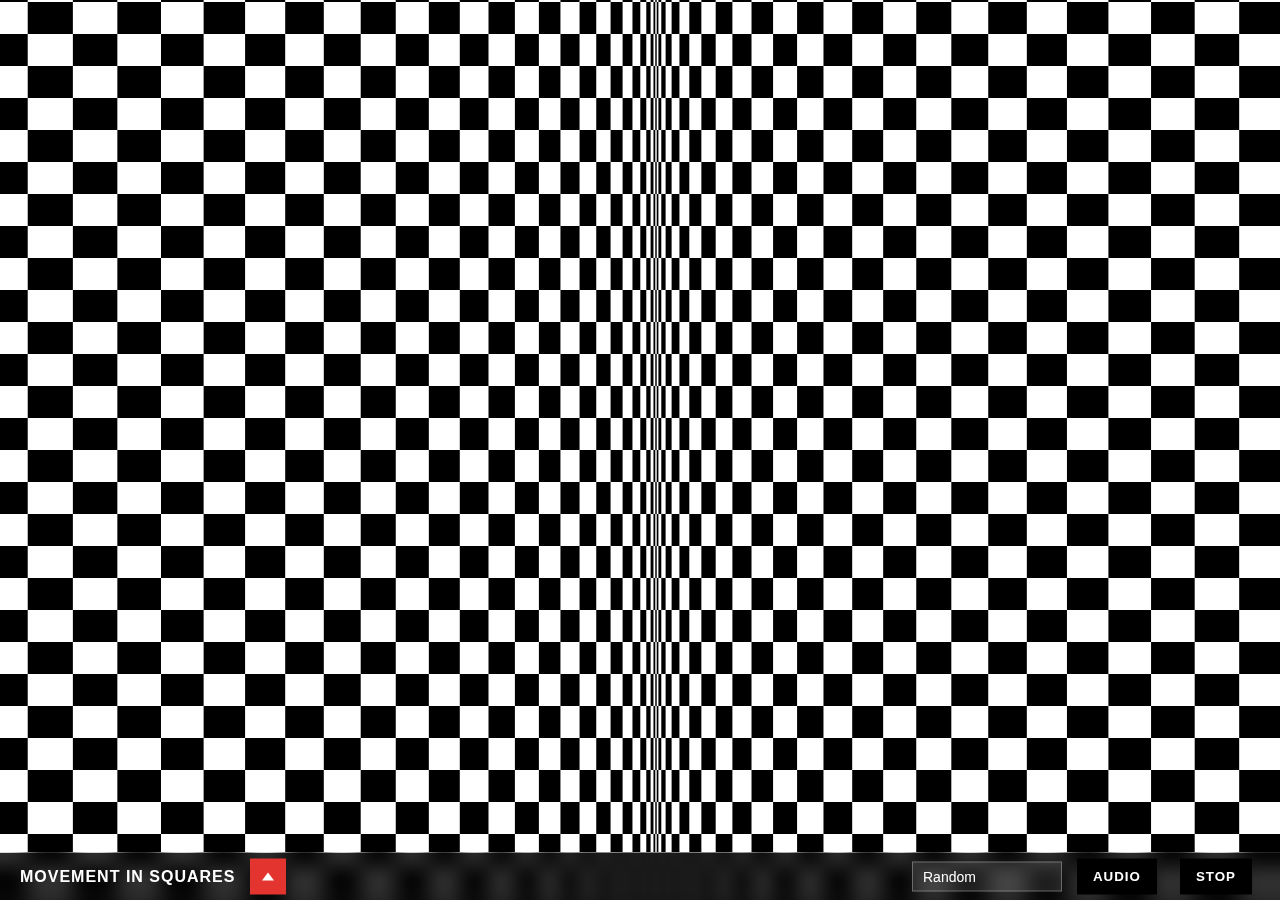
==== commit ad60881a: "shaders" ====
--- a/index.html
+++ b/index.html
@@ -387,6 +387,33 @@
                         <p>Interactive recreation of Bridget Riley's "Movement in Squares" (1961). Adjust parameters or enable dynamic movement for different effects.</p>
                     </div>
                 </div>
+                
+                <div class="control-section">
+                    <h2 class="section-title">Visual Effects</h2>
+                    <div class="control-group">
+                        <label for="shaderEffect">Shader Effect</label>
+                        <select id="shaderEffect">
+                            <option value="none">No Effect</option>
+                            <option value="filmGrain">Film Grain</option>
+                            <option value="crt">CRT TV</option>
+                            <option value="vhs">VHS Tape</option>
+                            <option value="technicolor">Technicolor</option>
+                            <option value="halftone">Halftone Print</option>
+                            <option value="psychedelic">Psychedelic</option>
+                        </select>
+                    </div>
+                    
+                    <div class="control-group">
+                        <label for="effectIntensity">Effect Intensity <span class="value-display" id="effectIntensityValue">50%</span></label>
+                        <input type="range" id="effectIntensity" min="1" max="100" value="50">
+                    </div>
+                    
+                    <div class="control-group">
+                        <label>
+                            <input type="checkbox" id="flickerEffect"> Add Projector Flicker
+                        </label>
+                    </div>
+                </div>
             </div>
         </div>
     </div>
@@ -405,7 +432,10 @@
                 distortionCurveType: distortionCurveTypeSelect.value,
                 movementType: movementTypeSelect.value,
                 movementSpeed: movementSpeedControl.value,
-                movementRange: movementRangeControl.value
+                movementRange: movementRangeControl.value,
+                shaderEffect: shaderEffectSelect.value,
+                effectIntensity: effectIntensityControl.value,
+                flickerEffect: flickerEffectCheckbox.checked
             };
             
             localStorage.setItem(SETTINGS_KEY, JSON.stringify(settings));
@@ -440,6 +470,11 @@
             movementTypeQuickSelect.value = settings.movementType;
             movementSpeedControl.value = settings.movementSpeed;
             movementRangeControl.value = settings.movementRange;
+            
+            // Add shader settings
+            shaderEffectSelect.value = settings.shaderEffect || "none";
+            effectIntensityControl.value = settings.effectIntensity || "50";
+            flickerEffectCheckbox.checked = settings.flickerEffect || false;
             
             // Update displays
             updateValueDisplays();
@@ -470,6 +505,10 @@
         const startAudioQuickButton = document.getElementById('startAudio-quick');
         const stopAnimationButton = document.getElementById('stopAnimation');
         const stopAnimationQuickButton = document.getElementById('stopAnimation-quick');
+        const shaderEffectSelect = document.getElementById('shaderEffect');
+        const effectIntensityControl = document.getElementById('effectIntensity');
+        const effectIntensityValue = document.getElementById('effectIntensityValue');
+        const flickerEffectCheckbox = document.getElementById('flickerEffect');
         
         // Get all value displays
         const gridSizeValue = document.getElementById('gridSizeValue');
@@ -496,6 +535,20 @@
         let springVelocity = 0;
         let chaosX = 0.1, chaosY = 0.1, chaosZ = 0.1; // For chaotic attractor
         
+        // WebGL variables
+        let gl = null;
+        let shaderPrograms = {};
+        let currentShaderProgram = null;
+        let shaderCanvas = null;
+        let shaderTexture = null;
+        let quadBuffer = null;
+        let textureCoordBuffer = null;
+        let timeUniformLocation = null;
+        let flickerUniformLocation = null;
+        let intensityUniformLocation = null;
+        let flickerAmount = 0;
+        let shaderTime = 0;
+        
         // Make canvas fullscreen and handle resize
         function resizeCanvas() {
             canvas.width = window.innerWidth;
@@ -527,6 +580,9 @@
             
             const movementRange = parseInt(movementRangeControl.value);
             movementRangeValue.textContent = `${movementRange}%`;
+            
+            const effectIntensity = parseInt(effectIntensityControl.value);
+            effectIntensityValue.textContent = `${effectIntensity}%`;
             
             // Sync movement type between main and quick select
             movementTypeQuickSelect.value = movementTypeSelect.value;
@@ -690,6 +746,11 @@
                         ctx.fillRect(x1, y1, width, cellSize);
                     }
                 }
+            }
+            
+            // At the end of the function, add:
+            if (gl && shaderEffectSelect.value !== 'none') {
+                applyShaderEffect();
             }
         }
         
@@ -1094,6 +1155,558 @@
         for (let i = 0; i < 256; i++) {
             permutation[i] = permutation[i + 256] = Math.floor(Math.random() * 256);
         }
+        
+        // Initialize WebGL for shaders
+        function initShaders() {
+            // Create a separate canvas for shader effects
+            shaderCanvas = document.createElement('canvas');
+            shaderCanvas.width = canvas.width;
+            shaderCanvas.height = canvas.height;
+            document.body.appendChild(shaderCanvas);
+            
+            // Position the shader canvas on top of the main canvas
+            shaderCanvas.style.position = 'fixed';
+            shaderCanvas.style.top = '0';
+            shaderCanvas.style.left = '0';
+            shaderCanvas.style.width = '100vw';
+            shaderCanvas.style.height = '100vh';
+            shaderCanvas.style.pointerEvents = 'none'; // Allow clicks to pass through
+            
+            // Initialize WebGL
+            gl = shaderCanvas.getContext('webgl') || shaderCanvas.getContext('experimental-webgl');
+            if (!gl) {
+                console.error('WebGL not supported');
+                return false;
+            }
+            
+            // Create shader programs
+            initFilmGrainShader();
+            initCRTShader();
+            initVHSShader();
+            initTechnicolorShader();
+            initHalftoneShader();
+            initPsychedelicShader();
+            
+            // Create buffers for a quad that covers the whole canvas
+            quadBuffer = gl.createBuffer();
+            gl.bindBuffer(gl.ARRAY_BUFFER, quadBuffer);
+            gl.bufferData(
+                gl.ARRAY_BUFFER,
+                new Float32Array([
+                    -1.0, -1.0,
+                     1.0, -1.0,
+                    -1.0,  1.0,
+                     1.0,  1.0
+                ]),
+                gl.STATIC_DRAW
+            );
+            
+            // Create texture coordinate buffer
+            textureCoordBuffer = gl.createBuffer();
+            gl.bindBuffer(gl.ARRAY_BUFFER, textureCoordBuffer);
+            gl.bufferData(
+                gl.ARRAY_BUFFER,
+                new Float32Array([
+                    0.0, 0.0,
+                    1.0, 0.0,
+                    0.0, 1.0,
+                    1.0, 1.0
+                ]),
+                gl.STATIC_DRAW
+            );
+            
+            // Create a texture to hold the canvas content
+            shaderTexture = gl.createTexture();
+            gl.bindTexture(gl.TEXTURE_2D, shaderTexture);
+            gl.texParameteri(gl.TEXTURE_2D, gl.TEXTURE_WRAP_S, gl.CLAMP_TO_EDGE);
+            gl.texParameteri(gl.TEXTURE_2D, gl.TEXTURE_WRAP_T, gl.CLAMP_TO_EDGE);
+            gl.texParameteri(gl.TEXTURE_2D, gl.TEXTURE_MIN_FILTER, gl.LINEAR);
+            gl.texParameteri(gl.TEXTURE_2D, gl.TEXTURE_MAG_FILTER, gl.LINEAR);
+            
+            return true;
+        }
+        
+        // Create and compile a shader
+        function compileShader(source, type) {
+            const shader = gl.createShader(type);
+            gl.shaderSource(shader, source);
+            gl.compileShader(shader);
+            
+            if (!gl.getShaderParameter(shader, gl.COMPILE_STATUS)) {
+                console.error('Shader compilation error:', gl.getShaderInfoLog(shader));
+                gl.deleteShader(shader);
+                return null;
+            }
+            
+            return shader;
+        }
+        
+        // Create a shader program from vertex and fragment shaders
+        function createShaderProgram(vertexSource, fragmentSource) {
+            const vertexShader = compileShader(vertexSource, gl.VERTEX_SHADER);
+            const fragmentShader = compileShader(fragmentSource, gl.FRAGMENT_SHADER);
+            
+            if (!vertexShader || !fragmentShader) return null;
+            
+            const program = gl.createProgram();
+            gl.attachShader(program, vertexShader);
+            gl.attachShader(program, fragmentShader);
+            gl.linkProgram(program);
+            
+            if (!gl.getProgramParameter(program, gl.LINK_STATUS)) {
+                console.error('Shader program linking error:', gl.getProgramInfoLog(program));
+                gl.deleteProgram(program);
+                return null;
+            }
+            
+            return program;
+        }
+        
+        // Common vertex shader for all effects
+        const vertexShaderSource = `
+            attribute vec2 a_position;
+            attribute vec2 a_texCoord;
+            varying vec2 v_texCoord;
+            
+            void main() {
+                gl_Position = vec4(a_position, 0.0, 1.0);
+                v_texCoord = a_texCoord;
+            }
+        `;
+        
+        // Initialize Film Grain shader
+        function initFilmGrainShader() {
+            const fragmentShaderSource = `
+                precision mediump float;
+                varying vec2 v_texCoord;
+                uniform sampler2D u_texture;
+                uniform float u_time;
+                uniform float u_intensity;
+                uniform float u_flicker;
+                
+                float rand(vec2 co) {
+                    return fract(sin(dot(co.xy, vec2(12.9898, 78.233))) * 43758.5453);
+                }
+                
+                void main() {
+                    // Sample the texture
+                    vec4 color = texture2D(u_texture, v_texCoord);
+                    
+                    // Add grain
+                    vec2 grain_uv = v_texCoord * vec2(1.0, 1.0) + u_time * 0.1;
+                    float grain = rand(grain_uv) * u_intensity * 0.2;
+                    
+                    // Add flicker effect
+                    float flicker = 1.0 - (u_flicker * 0.1);
+                    
+                    // Add scratches
+                    float scratch = 0.0;
+                    if (rand(vec2(u_time, 5.0)) > 0.98) {
+                        float h = rand(vec2(u_time, 1.0)) * 0.3;
+                        if (abs(v_texCoord.y - h) < 0.001 * u_intensity) {
+                            scratch = 0.5 * u_intensity;
+                        }
+                    }
+                    
+                    // Apply effects
+                    color.rgb *= flicker;
+                    color.rgb += grain;
+                    color.rgb += scratch;
+                    
+                    // Slight sepia tone
+                    float r = color.r * 0.9;
+                    float g = color.g * 0.8;
+                    float b = color.b * 0.7;
+                    color.rgb = vec3(r, g, b);
+                    
+                    gl_FragColor = color;
+                }
+            `;
+            
+            shaderPrograms.filmGrain = createShaderProgram(vertexShaderSource, fragmentShaderSource);
+        }
+        
+        // Initialize CRT TV shader
+        function initCRTShader() {
+            const fragmentShaderSource = `
+                precision mediump float;
+                varying vec2 v_texCoord;
+                uniform sampler2D u_texture;
+                uniform float u_time;
+                uniform float u_intensity;
+                uniform float u_flicker;
+                
+                void main() {
+                    // Rounded corners
+                    vec2 center = v_texCoord - vec2(0.5, 0.5);
+                    float vignette = 1.0 - length(center * 1.5) * u_intensity * 0.5;
+                    vignette = max(0.0, vignette);
+                    
+                    // Warp the texture coordinates for CRT effect
+                    vec2 uv = v_texCoord;
+                    vec2 curved_uv = uv * 2.0 - 1.0;
+                    vec2 offset = curved_uv.yx * curved_uv.yx * vec2(0.1, 0.1) * u_intensity;
+                    uv = uv + offset * 0.1;
+                    
+                    // Check if we're outside the valid texture area
+                    if (uv.x < 0.0 || uv.x > 1.0 || uv.y < 0.0 || uv.y > 1.0) {
+                        gl_FragColor = vec4(0.0, 0.0, 0.0, 1.0);
+                        return;
+                    }
+                    
+                    // Scanlines
+                    float scanline = sin(uv.y * 100.0) * 0.04 * u_intensity;
+                    
+                    // Slight color shift for RGB
+                    float r = texture2D(u_texture, uv + vec2(0.002 * u_intensity, 0.0)).r;
+                    float g = texture2D(u_texture, uv).g;
+                    float b = texture2D(u_texture, uv - vec2(0.002 * u_intensity, 0.0)).b;
+                    
+                    // Flicker effect
+                    float noise = u_flicker * 0.1 * sin(u_time * 10.0);
+                    
+                    // Apply effects
+                    vec4 crt_color = vec4(r, g, b, 1.0);
+                    crt_color.rgb += scanline;
+                    crt_color.rgb *= vignette;
+                    crt_color.rgb *= (1.0 - noise);
+                    
+                    gl_FragColor = crt_color;
+                }
+            `;
+            
+            shaderPrograms.crt = createShaderProgram(vertexShaderSource, fragmentShaderSource);
+        }
+        
+        // Initialize VHS shader
+        function initVHSShader() {
+            const fragmentShaderSource = `
+                precision mediump float;
+                varying vec2 v_texCoord;
+                uniform sampler2D u_texture;
+                uniform float u_time;
+                uniform float u_intensity;
+                uniform float u_flicker;
+                
+                float rand(vec2 co) {
+                    return fract(sin(dot(co.xy, vec2(12.9898, 78.233))) * 43758.5453);
+                }
+                
+                void main() {
+                    // VHS tracking distortion
+                    float tracking = sin(v_texCoord.y * 50.0 + u_time) * 0.005 * u_intensity;
+                    vec2 uv = v_texCoord + vec2(tracking, 0.0);
+                    
+                    // RGB shift based on tracking
+                    float r = texture2D(u_texture, uv + vec2(0.001 * u_intensity, 0.0)).r;
+                    float g = texture2D(u_texture, uv).g;
+                    float b = texture2D(u_texture, uv - vec2(0.001 * u_intensity, 0.0)).b;
+                    
+                    // VHS noise
+                    float noise = rand(uv + u_time * 0.1) * 0.1 * u_intensity;
+                    
+                    // Occasional horizontal glitches
+                    if (rand(vec2(u_time, 0.3)) > 0.97) {
+                        float glitch_y = floor(rand(vec2(u_time, 0.5)) * 10.0) / 10.0;
+                        if (abs(v_texCoord.y - glitch_y) < 0.1) {
+                            uv.x += (rand(vec2(u_time, uv.y)) - 0.5) * 0.1 * u_intensity;
+                            noise *= 2.0;
+                        }
+                    }
+                    
+                    // Flicker and jitter
+                    float flicker = 1.0 - (u_flicker * rand(vec2(u_time, 0.1)) * 0.1);
+                    
+                    // Apply effects
+                    vec4 color = vec4(r, g, b, 1.0);
+                    color.rgb += noise;
+                    color.rgb *= flicker;
+                    
+                    // Adjust contrast for VHS look
+                    color.rgb = (color.rgb - 0.5) * (1.0 + 0.1 * u_intensity) + 0.5;
+                    
+                    gl_FragColor = color;
+                }
+            `;
+            
+            shaderPrograms.vhs = createShaderProgram(vertexShaderSource, fragmentShaderSource);
+        }
+        
+        // Initialize Technicolor shader
+        function initTechnicolorShader() {
+            const fragmentShaderSource = `
+                precision mediump float;
+                varying vec2 v_texCoord;
+                uniform sampler2D u_texture;
+                uniform float u_time;
+                uniform float u_intensity;
+                uniform float u_flicker;
+                
+                void main() {
+                    // Get base color
+                    vec4 color = texture2D(u_texture, v_texCoord);
+                    
+                    // Apply technicolor three-strip look
+                    float r = color.r;
+                    float g = color.g;
+                    float b = color.b;
+                    
+                    // Adjustments for technicolor look
+                    r = r * (1.0 + 0.2 * u_intensity);
+                    g = g * (1.0 + 0.1 * u_intensity);
+                    b = b * (1.0 + 0.3 * u_intensity);
+                    
+                    // Increase color separation
+                    vec3 technicolor = vec3(
+                        r * (1.1 - 0.1 * g),
+                        g * (1.0 - 0.2 * r),
+                        b * (1.3 - 0.1 * r - 0.1 * g)
+                    );
+                    
+                    // Add slight misalignment
+                    float offset = 0.002 * u_intensity;
+                    technicolor.r = texture2D(u_texture, v_texCoord + vec2(offset, 0.0)).r * (1.0 + 0.2 * u_intensity);
+                    
+                    // Increase contrast
+                    technicolor = (technicolor - 0.5) * (1.0 + 0.2 * u_intensity) + 0.5;
+                    
+                    // Add slight grain
+                    float grain = fract(sin(dot(v_texCoord, vec2(12.9898, 78.233)) + u_time) * 43758.5453);
+                    technicolor += (grain - 0.5) * 0.05 * u_intensity;
+                    
+                    // Apply flicker
+                    technicolor *= (1.0 - u_flicker * 0.1 * sin(u_time * 5.0));
+                    
+                    gl_FragColor = vec4(technicolor, color.a);
+                }
+            `;
+            
+            shaderPrograms.technicolor = createShaderProgram(vertexShaderSource, fragmentShaderSource);
+        }
+        
+        // Initialize Halftone shader
+        function initHalftoneShader() {
+            const fragmentShaderSource = `
+                precision mediump float;
+                varying vec2 v_texCoord;
+                uniform sampler2D u_texture;
+                uniform float u_time;
+                uniform float u_intensity;
+                uniform float u_flicker;
+                
+                const float PI = 3.1415926535;
+                
+                float halftone(vec2 uv, float angle, float size, float intensity) {
+                    float s = sin(angle), c = cos(angle);
+                    vec2 tex = uv * vec2(resolution.x / resolution.y, 1.0);
+                    vec2 point = vec2(
+                        c * tex.x - s * tex.y,
+                        s * tex.x + c * tex.y
+                    );
+                    
+                    point = size * point;
+                    point = 0.5 + 0.5 * sin(point.xy);
+                    float dots = smoothstep(0.05, 0.95, point.x * point.y);
+                    
+                    return intensity < 0.0 ? dots : intensity > dots ? 1.0 : 0.0;
+                }
+                
+                void main() {
+                    vec4 color = texture2D(u_texture, v_texCoord);
+                    
+                    // Luminance
+                    float lum = 0.299 * color.r + 0.587 * color.g + 0.114 * color.b;
+                    
+                    // Halftone angles for CMYK
+                    float dotSize = 5.0 + 5.0 * u_intensity;
+                    float magenta = halftone(v_texCoord, PI/4.0, dotSize, lum);
+                    float yellow = halftone(v_texCoord, PI/3.0, dotSize, lum);
+                    float cyan = halftone(v_texCoord, PI/2.0, dotSize, lum);
+                    float black = halftone(v_texCoord, 0.0, dotSize, lum);
+                    
+                    // Combine the CMYK halftones
+                    vec3 halftoneColor = vec3(
+                        magenta * (1.0 - color.r),
+                        yellow * (1.0 - color.g),
+                        cyan * (1.0 - color.b)
+                    );
+                    
+                    // Mix between original and halftone based on intensity
+                    vec3 finalColor = mix(color.rgb, halftoneColor, u_intensity);
+                    
+                    // Apply flicker
+                    finalColor *= (1.0 - u_flicker * 0.05 * sin(u_time * 10.0));
+                    
+                    gl_FragColor = vec4(finalColor, color.a);
+                }
+            `;
+            
+            shaderPrograms.halftone = createShaderProgram(vertexShaderSource, fragmentShaderSource);
+        }
+        
+        // Initialize Psychedelic shader
+        function initPsychedelicShader() {
+            const fragmentShaderSource = `
+                precision mediump float;
+                varying vec2 v_texCoord;
+                uniform sampler2D u_texture;
+                uniform float u_time;
+                uniform float u_intensity;
+                uniform float u_flicker;
+                
+                void main() {
+                    // Warping the texture coordinates
+                    vec2 center = vec2(0.5, 0.5);
+                    vec2 toCenter = center - v_texCoord;
+                    float dist = length(toCenter);
+                    
+                    // Create a psychedelic distortion
+                    float wave = sin(dist * 50.0 - u_time * 2.0) * u_intensity * 0.1;
+                    vec2 distortedUV = v_texCoord + toCenter * wave;
+                    
+                    // Add color shifting
+                    float r = texture2D(u_texture, distortedUV + vec2(0.01, 0.0) * u_intensity).r;
+                    float g = texture2D(u_texture, distortedUV).g;
+                    float b = texture2D(u_texture, distortedUV - vec2(0.01, 0.0) * u_intensity).b;
+                    
+                    // Enhance colors
+                    vec3 psychedelic = vec3(r, g, b);
+                    psychedelic = psychedelic * 1.3; // Brighten
+                    
+                    // Add rainbow effect
+                    float rainbow = sin(v_texCoord.x * 20.0 + u_time) * sin(v_texCoord.y * 20.0 - u_time);
+                    psychedelic += vec3(
+                        sin(rainbow + u_time),
+                        sin(rainbow + u_time + 2.0),
+                        sin(rainbow + u_time + 4.0)
+                    ) * 0.15 * u_intensity;
+                    
+                    // Add pulse
+                    float pulse = 0.5 + 0.5 * sin(u_time * 2.0);
+                    psychedelic *= 1.0 + 0.1 * pulse * u_intensity;
+                    
+                    // Apply flicker
+                    psychedelic *= (1.0 - u_flicker * 0.1 * sin(u_time * 7.0));
+                    
+                    gl_FragColor = vec4(psychedelic, 1.0);
+                }
+            `;
+            
+            shaderPrograms.psychedelic = createShaderProgram(vertexShaderSource, fragmentShaderSource);
+        }
+        
+        // Apply shader effect to the canvas
+        function applyShaderEffect() {
+            if (!gl || shaderEffectSelect.value === 'none') {
+                // Hide shader canvas when no effect is selected
+                if (shaderCanvas) {
+                    shaderCanvas.style.display = 'none';
+                }
+                return;
+            }
+            
+            // Show shader canvas
+            shaderCanvas.style.display = 'block';
+            
+            // Resize shader canvas if main canvas has been resized
+            if (shaderCanvas.width !== canvas.width || shaderCanvas.height !== canvas.height) {
+                shaderCanvas.width = canvas.width;
+                shaderCanvas.height = canvas.height;
+                gl.viewport(0, 0, gl.canvas.width, gl.canvas.height);
+            }
+            
+            // Select shader program
+            const program = shaderPrograms[shaderEffectSelect.value];
+            if (!program) return;
+            
+            gl.useProgram(program);
+            
+            // Set up vertices
+            const positionLocation = gl.getAttribLocation(program, 'a_position');
+            gl.bindBuffer(gl.ARRAY_BUFFER, quadBuffer);
+            gl.enableVertexAttribArray(positionLocation);
+            gl.vertexAttribPointer(positionLocation, 2, gl.FLOAT, false, 0, 0);
+            
+            // Set up texture coordinates
+            const texCoordLocation = gl.getAttribLocation(program, 'a_texCoord');
+            gl.bindBuffer(gl.ARRAY_BUFFER, textureCoordBuffer);
+            gl.enableVertexAttribArray(texCoordLocation);
+            gl.vertexAttribPointer(texCoordLocation, 2, gl.FLOAT, false, 0, 0);
+            
+            // Update texture with current canvas content
+            gl.bindTexture(gl.TEXTURE_2D, shaderTexture);
+            gl.texImage2D(gl.TEXTURE_2D, 0, gl.RGBA, gl.RGBA, gl.UNSIGNED_BYTE, canvas);
+            
+            // Set uniforms
+            const textureLocation = gl.getUniformLocation(program, 'u_texture');
+            const timeLocation = gl.getUniformLocation(program, 'u_time');
+            const intensityLocation = gl.getUniformLocation(program, 'u_intensity');
+            const flickerLocation = gl.getUniformLocation(program, 'u_flicker');
+            const resolutionLocation = gl.getUniformLocation(program, 'u_resolution');
+            
+            gl.uniform1i(textureLocation, 0);
+            gl.uniform1f(timeLocation, shaderTime);
+            gl.uniform1f(intensityLocation, parseFloat(effectIntensityControl.value) / 100);
+            
+            // Calculate flicker value
+            let flickerValue = 0;
+            if (flickerEffectCheckbox.checked) {
+                // Simulate projector flicker
+                flickerValue = Math.sin(shaderTime * 15.0) * 0.5 + 0.5;
+                flickerValue = flickerValue * flickerValue; // Make it more pronounced
+            }
+            gl.uniform1f(flickerLocation, flickerValue);
+            
+            if (resolutionLocation) {
+                gl.uniform2f(resolutionLocation, canvas.width, canvas.height);
+            }
+            
+            // Draw
+            gl.drawArrays(gl.TRIANGLE_STRIP, 0, 4);
+            
+            // Update time for animations
+            shaderTime += 0.016; // Approximately 60fps
+        }
+        
+        // Add event listeners for shader controls
+        shaderEffectSelect.addEventListener('change', () => {
+            updateValueDisplays();
+            if (shaderEffectSelect.value === 'none') {
+                if (shaderCanvas) {
+                    shaderCanvas.style.display = 'none';
+                }
+            } else {
+                if (!gl && shaderCanvas) {
+                    // Initialize WebGL if it hasn't been initialized yet
+                    initShaders();
+                }
+                drawMovementInSquares();
+            }
+        });
+        
+        effectIntensityControl.addEventListener('input', () => {
+            updateValueDisplays();
+            if (gl && shaderEffectSelect.value !== 'none') {
+                applyShaderEffect();
+            }
+        });
+        
+        flickerEffectCheckbox.addEventListener('change', () => {
+            updateValueDisplays();
+            if (gl && shaderEffectSelect.value !== 'none') {
+                applyShaderEffect();
+            }
+        });
+        
+        // Initialize shaders after the page loads
+        window.addEventListener('load', () => {
+            // Try to initialize the shaders
+            if (initShaders()) {
+                console.log('Shader effects initialized successfully');
+            } else {
+                console.warn('Could not initialize shader effects - WebGL not supported');
+            }
+        });
     </script>
 </body>
 </html>